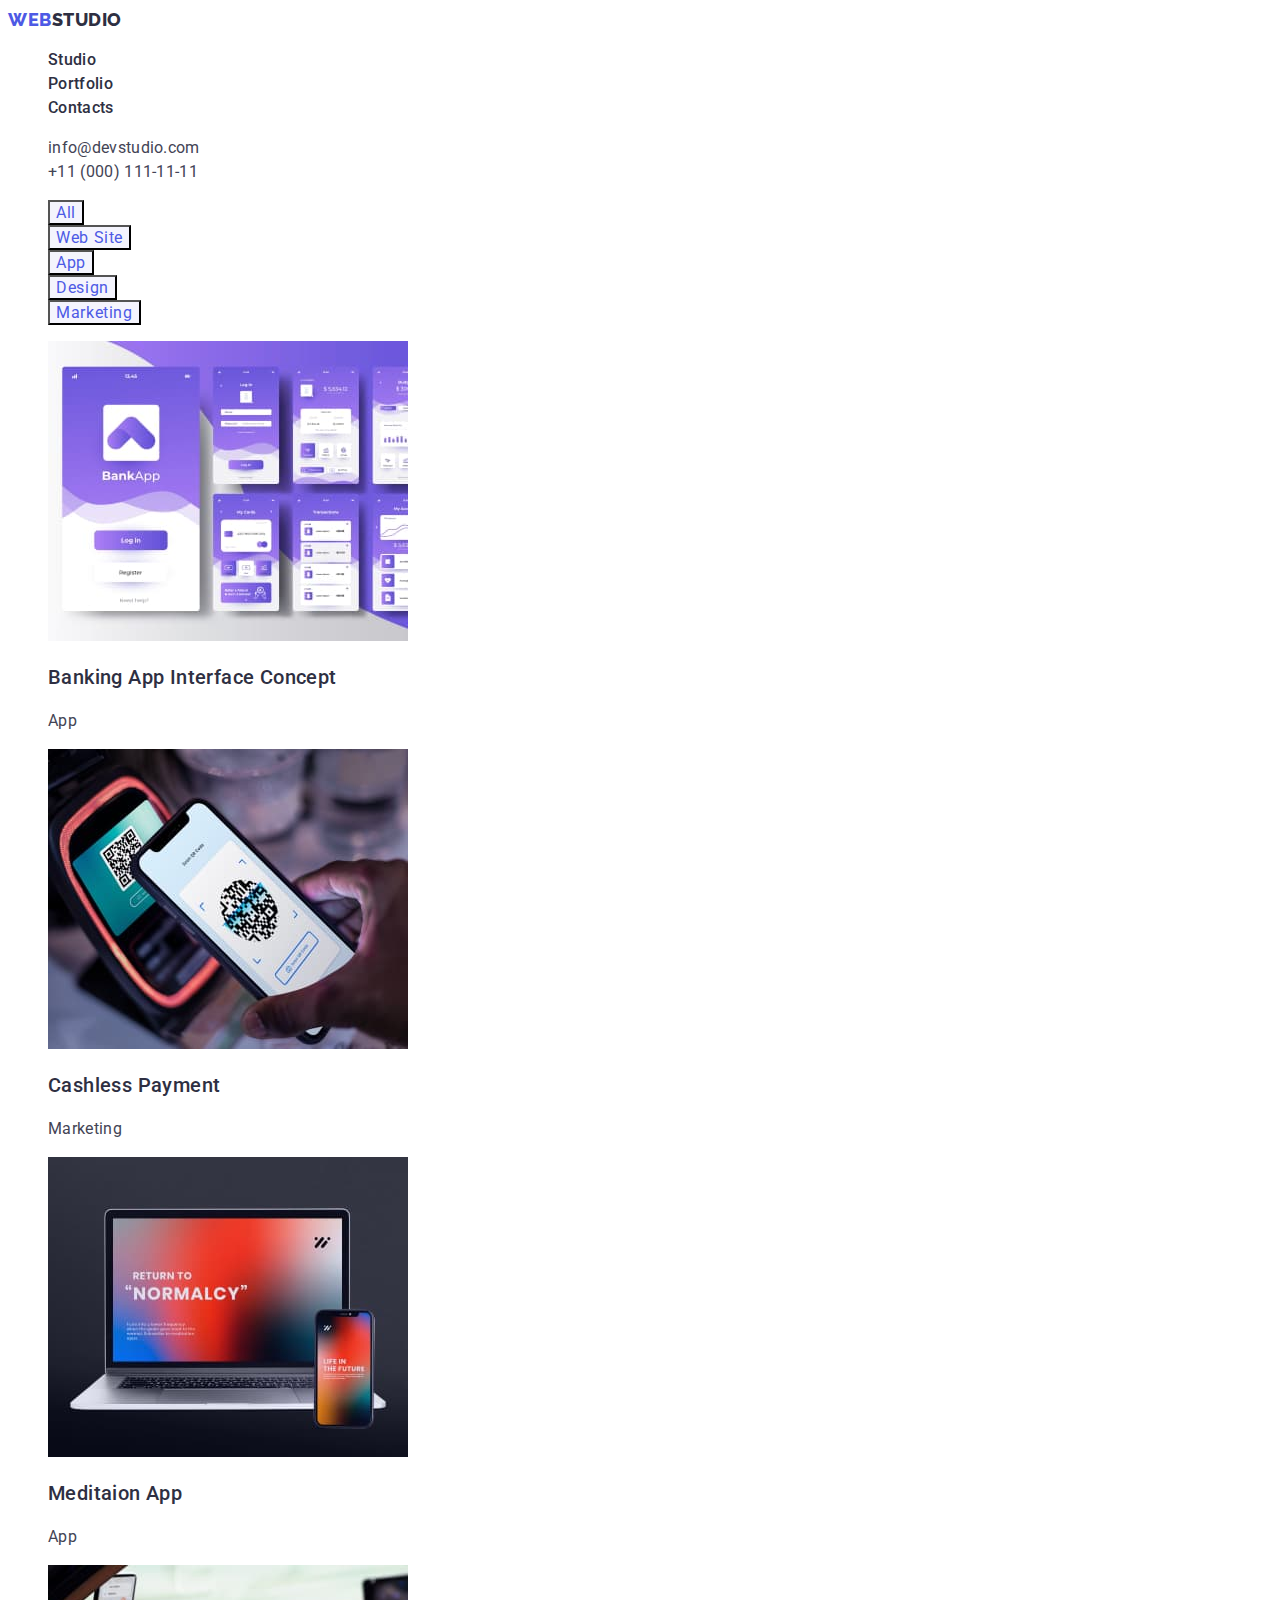
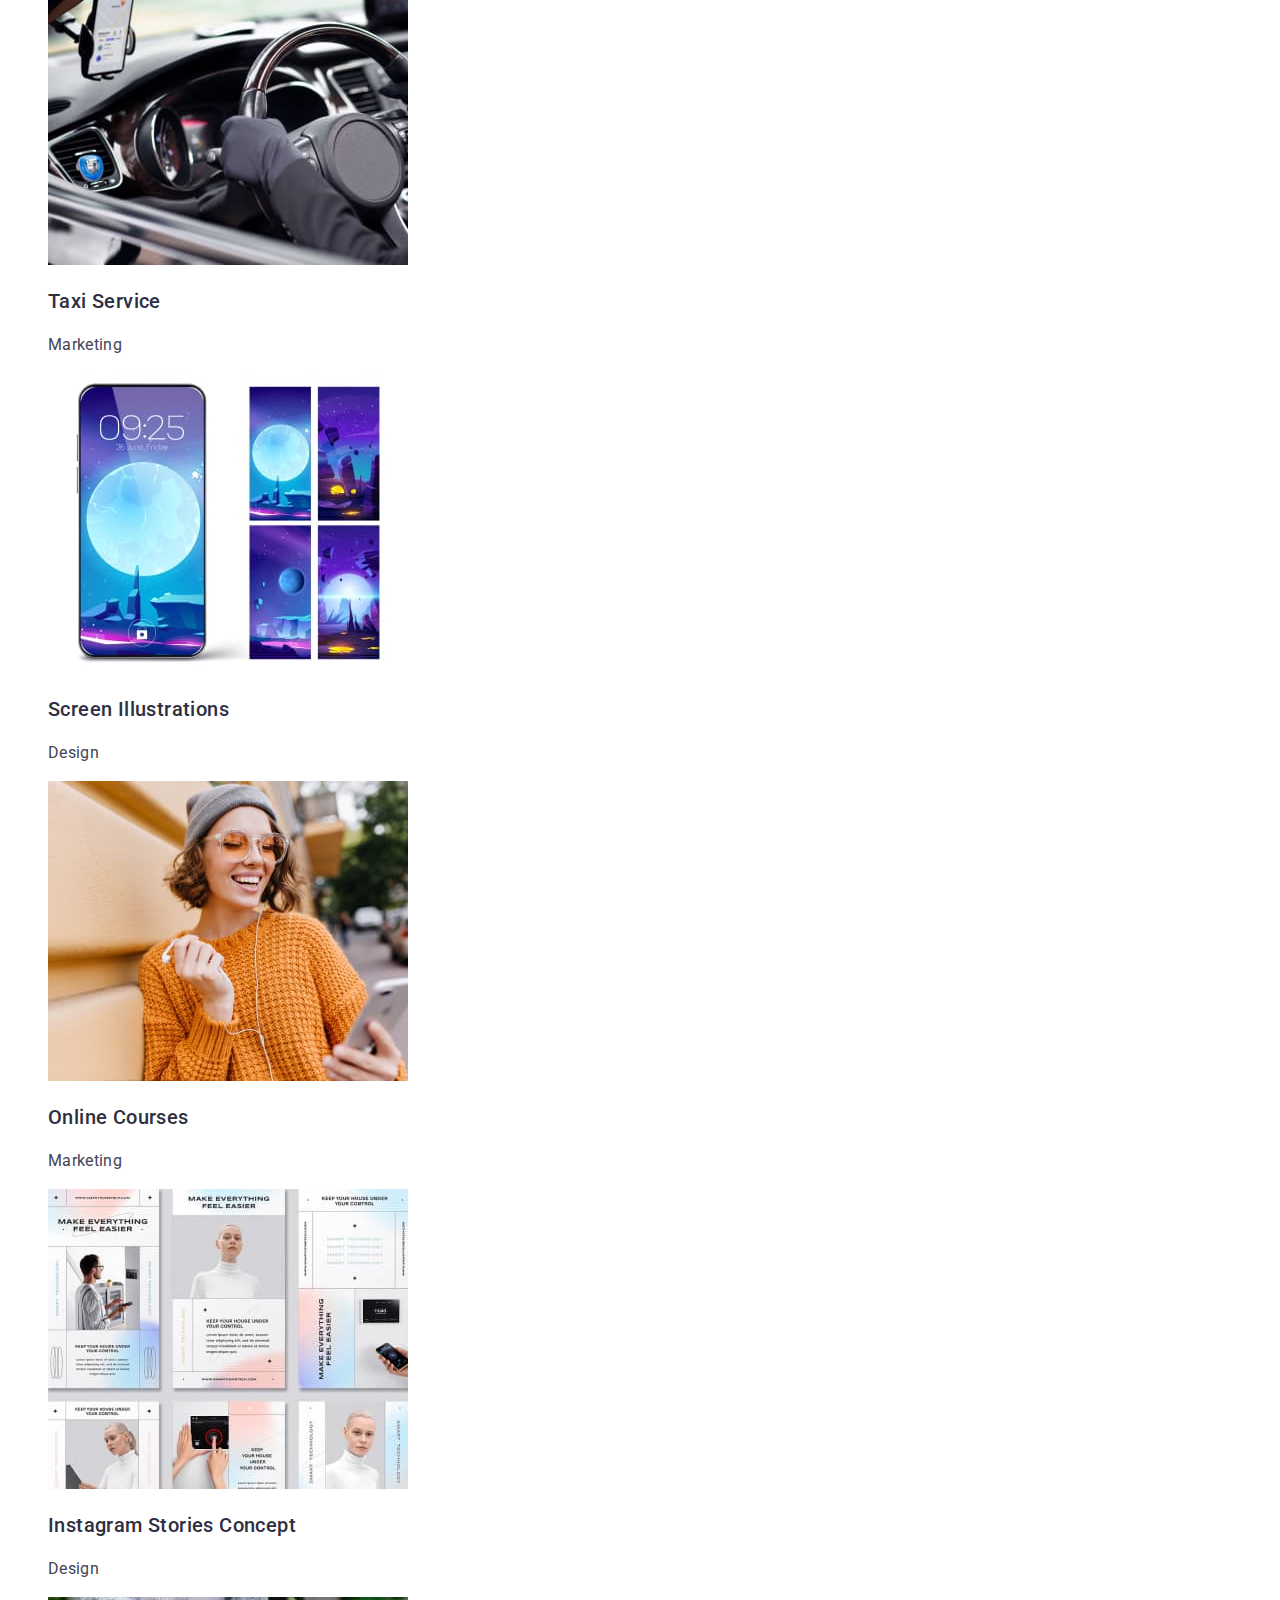
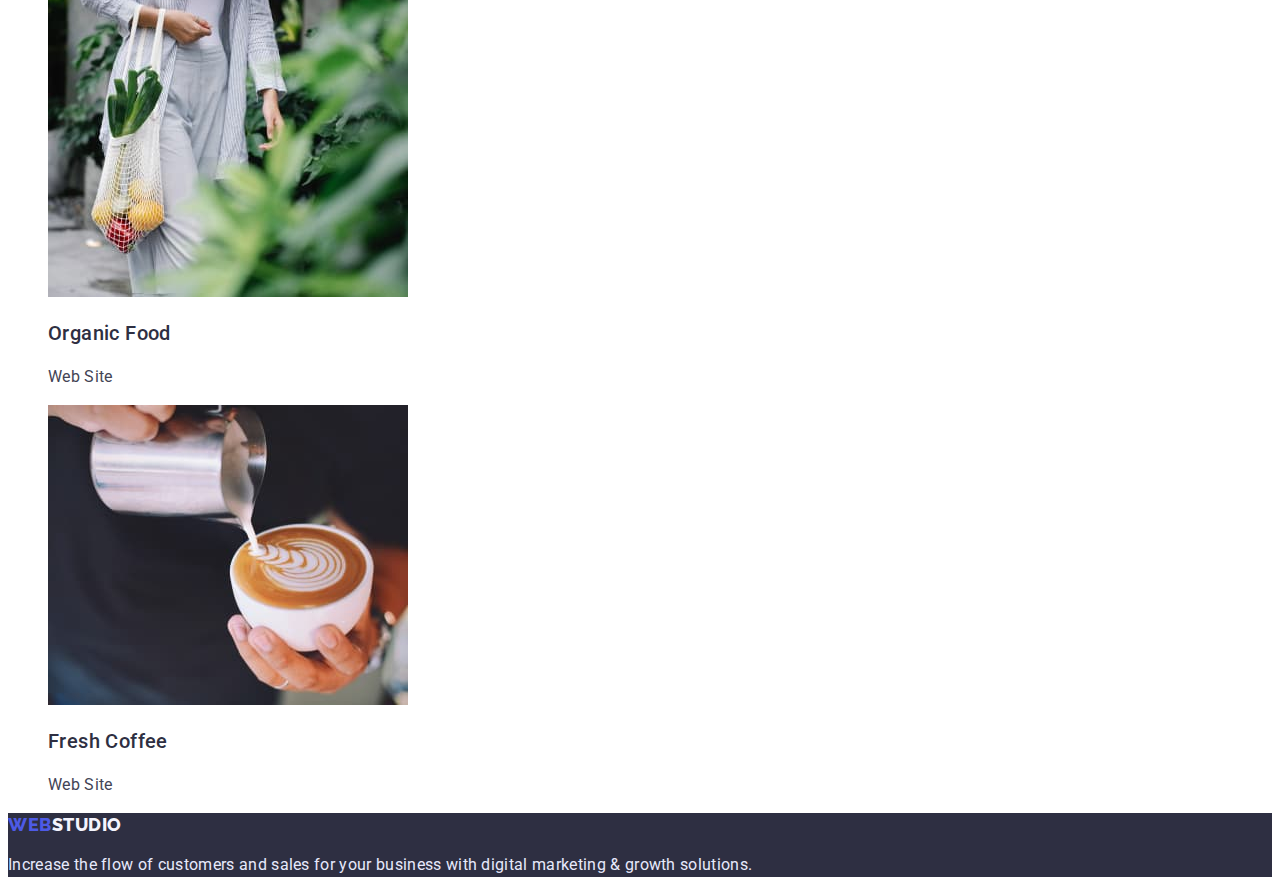
==== portfolio.html @ 9c4201cf "copy hw2" ====
<!DOCTYPE html>
<html lang="en">

<head>
    <meta charset="UTF-8" />
    <meta http-equiv="X-UA-Compatible" content="IE=edge" />
    <meta name="viewport" content="width=device-width, initial-scale=1.0" />
    <title> Website </title>
    <link rel="preconnect" href="https://fonts.googleapis.com">
    <link rel="preconnect" href="https://fonts.gstatic.com" crossorigin>
    <link href="https://fonts.googleapis.com/css2?family=Raleway:wght@800&family=Roboto:wght@400;500;700&display=swap"
        rel="stylesheet">
    <link rel="stylesheet" href="./css/styles.css">
</head>

<body>
    <header class="header">
        <nav class="nav">
            <a class="logo link" href="./index.html"><span class="logo-color">WEB</span>STUDIO</a>
            <ul class="menu list">
                <li class="menu-item">
                    <a class="menu-link link" href="./index.html">Studio</a>
                </li>
                <li class="menu-item">
                    <a class="menu-link link" href="./portfolio.html">Portfolio</a>
                </li>
                <li class="menu-item">
                    <a class="menu-link link" href="">Contacts</a>
                </li>
            </ul>
        </nav>
        <address class="contact">
            <ul class="contact-list list">
                <li class="contact-item">
                    <a class="contact-link link" href="mailto:info@devstudio.com">info@devstudio.com</a>
                </li>
                <li class="contact-item">
                    <a class="contact-link link" href="tel:+110001111111">+11 (000) 111-11-11</a>
                </li>
            </ul>
        </address>
    </header>

    <main>
        <h1 class="visually-hidden">Portfolio</h1>
        <section class="portfolio">
            <h2 class="visually-hidden">Scrolls</h2>
            <ul class="list">
                <li><button class="portfolio-btn" type="button">All</button></li>
                <li><button class="portfolio-btn" type="button">Web Site</button></li>
                <li><button class="portfolio-btn" type="button">App</button></li>
                <li><button class="portfolio-btn" type="button">Design</button></li>
                <li><button class="portfolio-btn" type="button">Marketing</button></li>
            </ul>
            <ul class="portfolio-list list">
                <li>
                    <img class="portfolio-img" src="./images/portfolio/img.jpg" alt="Lists" width="360" height="300">
                    <h3 class="subtitle">Banking App Interface Concept</h3>
                    <p class="description">App</p>
                </li>
                <li>
                    <img class="portfolio-img" src="./images/portfolio/img1.jpg" alt="Phone" width="360" height="300">
                    <h3 class="subtitle">Cashless Payment</h3>
                    <p class="description">Marketing</p>
                </li>
                <li>
                    <img class="portfolio-img" src="./images/portfolio/img2.jpg" alt="Laptop" width="360" height="300">
                    <h3 class="subtitle">Meditaion App</h3>
                    <p class="description">App</p>
                </li>
                <li>
                    <img class="portfolio-img" src="./images/portfolio/img3.jpg" alt="Taxi" width="360" height="300">
                    <h3 class="subtitle">Taxi Service</h3>
                    <p class="description">Marketing</p>
                </li>
                <li>
                    <img class="portfolio-img" src="./images/portfolio/img4.jpg" alt="Phone" width="360" height="300">
                    <h3 class="subtitle">Screen Illustrations</h3>
                    <p class="description">Design</p>
                </li>
                <li>
                    <img class="portfolio-img" src="./images/portfolio/img5.jpg" alt="Woman with phone" width="360" height="300">
                    <h3 class="subtitle">Online Courses</h3>
                    <p class="description">Marketing</p>
                </li>
                <li>
                    <img class="portfolio-img" src="./images/portfolio/img6.jpg" alt="Instagram woman" width="360" height="300">
                    <h3 class="subtitle">Instagram Stories Concept</h3>
                    <p class="description">Design</p>
                </li>
                <li>
                    <img class="portfolio-img" src="./images/portfolio/img7.jpg" alt="Woman with vegetables" width="360" height="300">
                    <h3 class="subtitle">Organic Food</h3>
                    <p class="description">Web Site</p>
                </li>
                <li class="portfolio-item">
                    <img class="portfolio-img" src="./images/portfolio/img8.jpg" alt="Fresh coffe" width="360" height="300">
                    <h3 class="subtitle">Fresh Coffee</h3>
                    <p class="description">Web Site</p>
                </li>
            </ul>
        </section>
    </main>

    <footer class="footer">
        <a class="logo dark-theme link" href="./index.html"><span class="logo-color">WEB</span>STUDIO</a>
        <p class="description footer-color">
            Increase the flow of customers and sales for your business with digital marketing & growth
            solutions.
        </p>
    </footer>
</body>

</html>
---- css/styles.css ----
:root {
    --text: #434455;
    --white: #ffffff;
    --interactive-elements: #4d5ae5;
    --dark-color: #2e2f42;
    --portfolio-btn: #404BBF;
    --secondary-background-color: #f4f4fd;
    --subtle-background: #e7e9fc;
    --primary-font: "Roboto", sans-serif;
    --secondary-font: "Raleway", sans-serif;
}

body {
        color: var(--text);
        background-color: var(--white);
        font-family: var(--primary-font);
    }

.list {
    list-style: none;
}

.link {
    text-decoration: none;
}

.visually-hidden {
    position: absolute;
    white-space: nowrap;
    width: 1px;
    height: 1px;
    overflow: hidden;
    border: 0;
    padding: 0;
    clip: rect(0 0 0 0);
    clip-path: inset(50%);
    margin: -1px;
}

.logo:hover,
.logo:focus {
    color: var(--interactive-elements);
}

.logo {
    font-family: var(--secondary-font);
    font-weight: 800;
    font-size: 18px;
    line-height: 1.33;
    letter-spacing: 0.03em;
    color: var(--dark-color);
}

.logo-color {
    font-family: var(--secondary-font);
    font-weight: 800;
    font-size: 18px;
    line-height: 1.17;
    letter-spacing: 0.03em;
    color: var(--interactive-elements);
}

.menu-link {
    font-weight: 500;
    font-size: 16px;
    line-height: 1.5;
    color: var(--dark-color);
    letter-spacing: 0.02em;
}

.menu-link:hover,
.menu-link:focus {
    color: var(--interactive-elements);
}

.contact {
    font-style: normal;
    font-size: 16px;
    line-height: 1.5;
    letter-spacing: 0.02em;
}

.contact-link:hover,
.contact-link:focus {
    color: var(--interactive-elements);
}

.contact-link {
    color: var(--text);
    
}


.hero {
background-color: var(--dark-color);
letter-spacing: 0.02em;
}

.hero-title {
    font-weight: 700;
    font-size: 56px;
    line-height: 1.07;
    color: var(--white);
    letter-spacing: 0.02em;
}

.hero-btn {
font-weight: 500;
font-size: 16px;
cursor: pointer;
color: var(--white);
background: var(--interactive-elements) ;
font: var(--primary-font);
letter-spacing: 0.04em;
}

.hero-btn:hover,
.hero-btn:focus {
    background-color: var(--portfolio-btn);
}

.description {
    font-size: 16px;
    line-height: 1.5;
    letter-spacing: 0.02em;
}

.subtitle {
font-weight: 500;
font-size: 20px;
line-height: 1.2;
color: var(--dark-color);
letter-spacing: 0.02em;
}

.second-title {
    font-weight: 700;
    font-size: 36px;
    line-height: 1.11;
    text-transform: capitalize;
    color: var(--dark-color);
    letter-spacing: 0.02em;
}

.team {
    background-color: var(--secondary-background-color);
    letter-spacing: 0.02em;
}

.team-item {
    background-color: var(--white);
    letter-spacing: 0.02em;
}

.footer {
    background-color: var(--dark-color);
    letter-spacing: 0.02em;
}

.footer-color {
    color: var(--subtle-background);
    letter-spacing: 0.02em;
}

.dark-theme {
    color: var(--secondary-background-color);
    letter-spacing: 0.03em;
}

.portfolio-btn {
    font-weight: 500;
    font-size: 16px;
    line-height: 1.5;
    letter-spacing: 0.04em;
    cursor: pointer;
    color: var(--interactive-elements);
    background: var(--secondary-background-color);
    font: var(--primary-font);
}

.portfolio-btn:hover,
.portfolio-btn:focus {
    color: var(--white);
    background: var(--portfolio-btn);
}
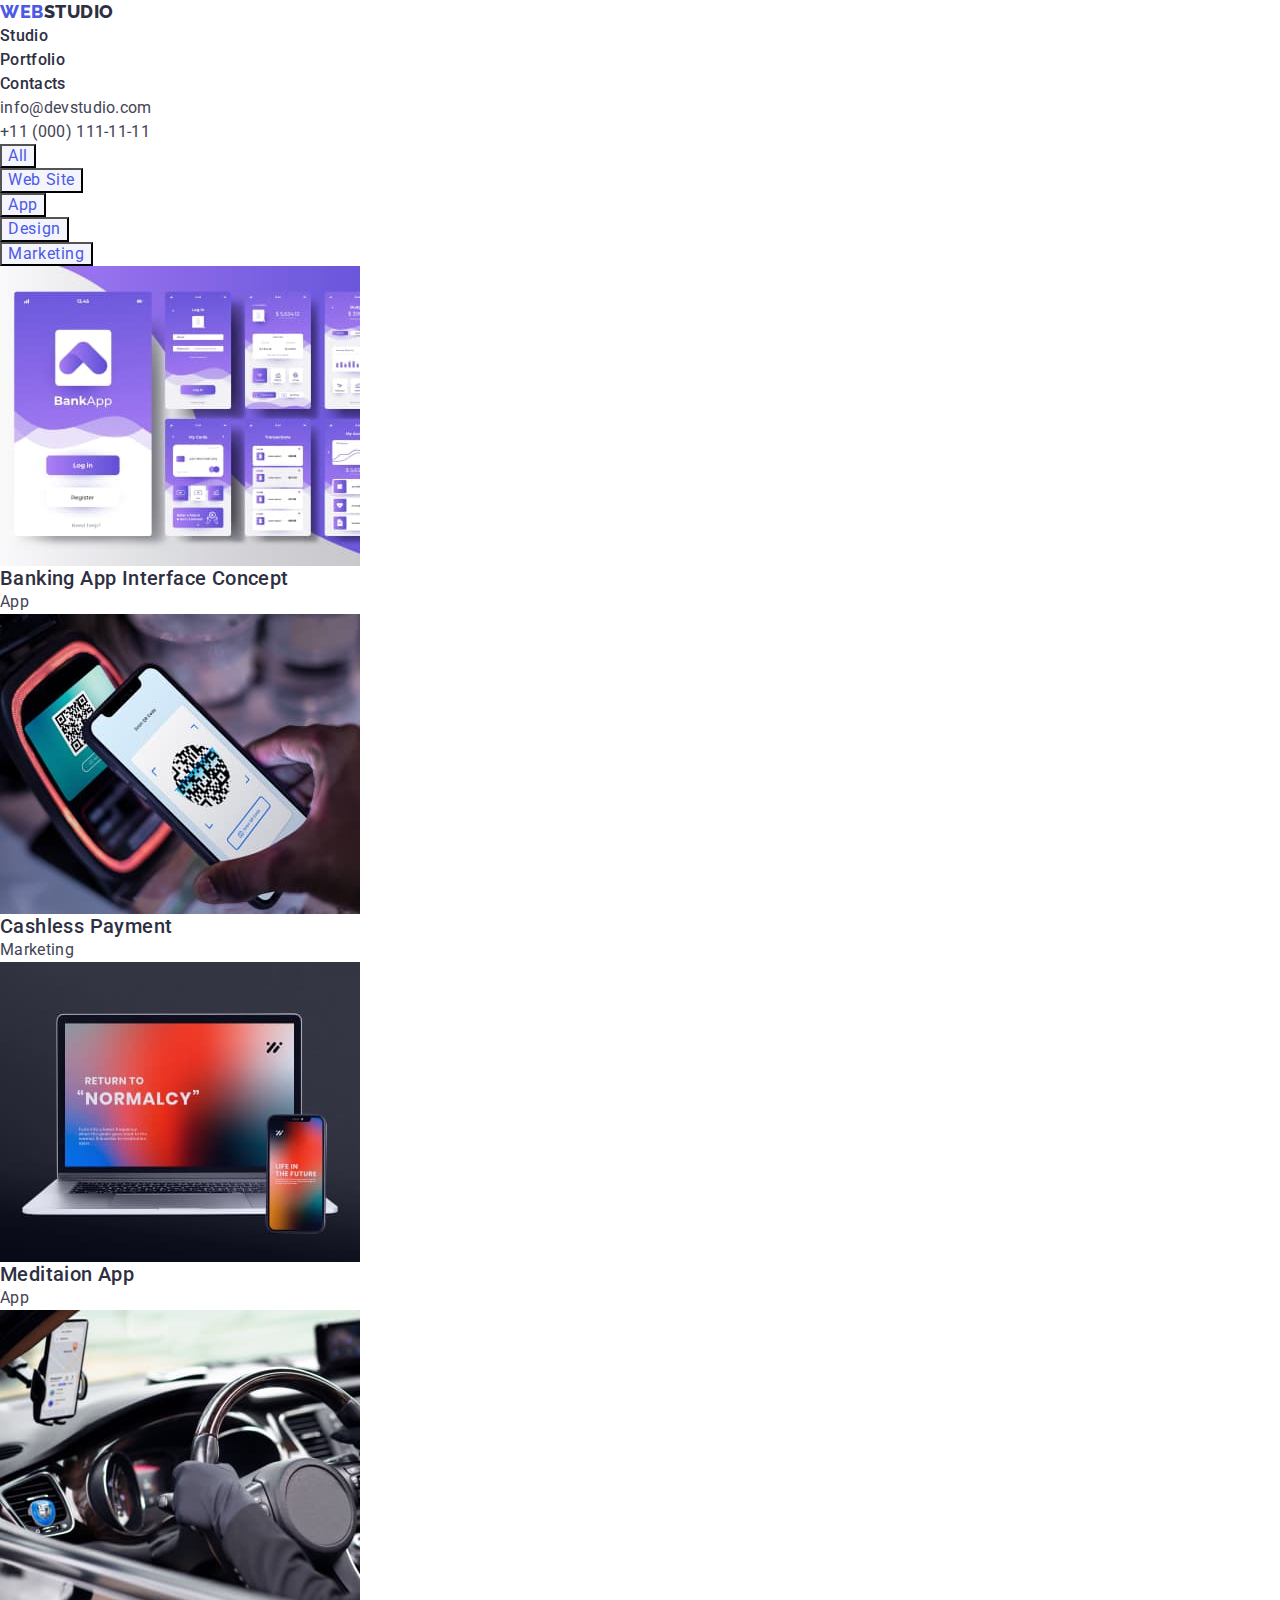
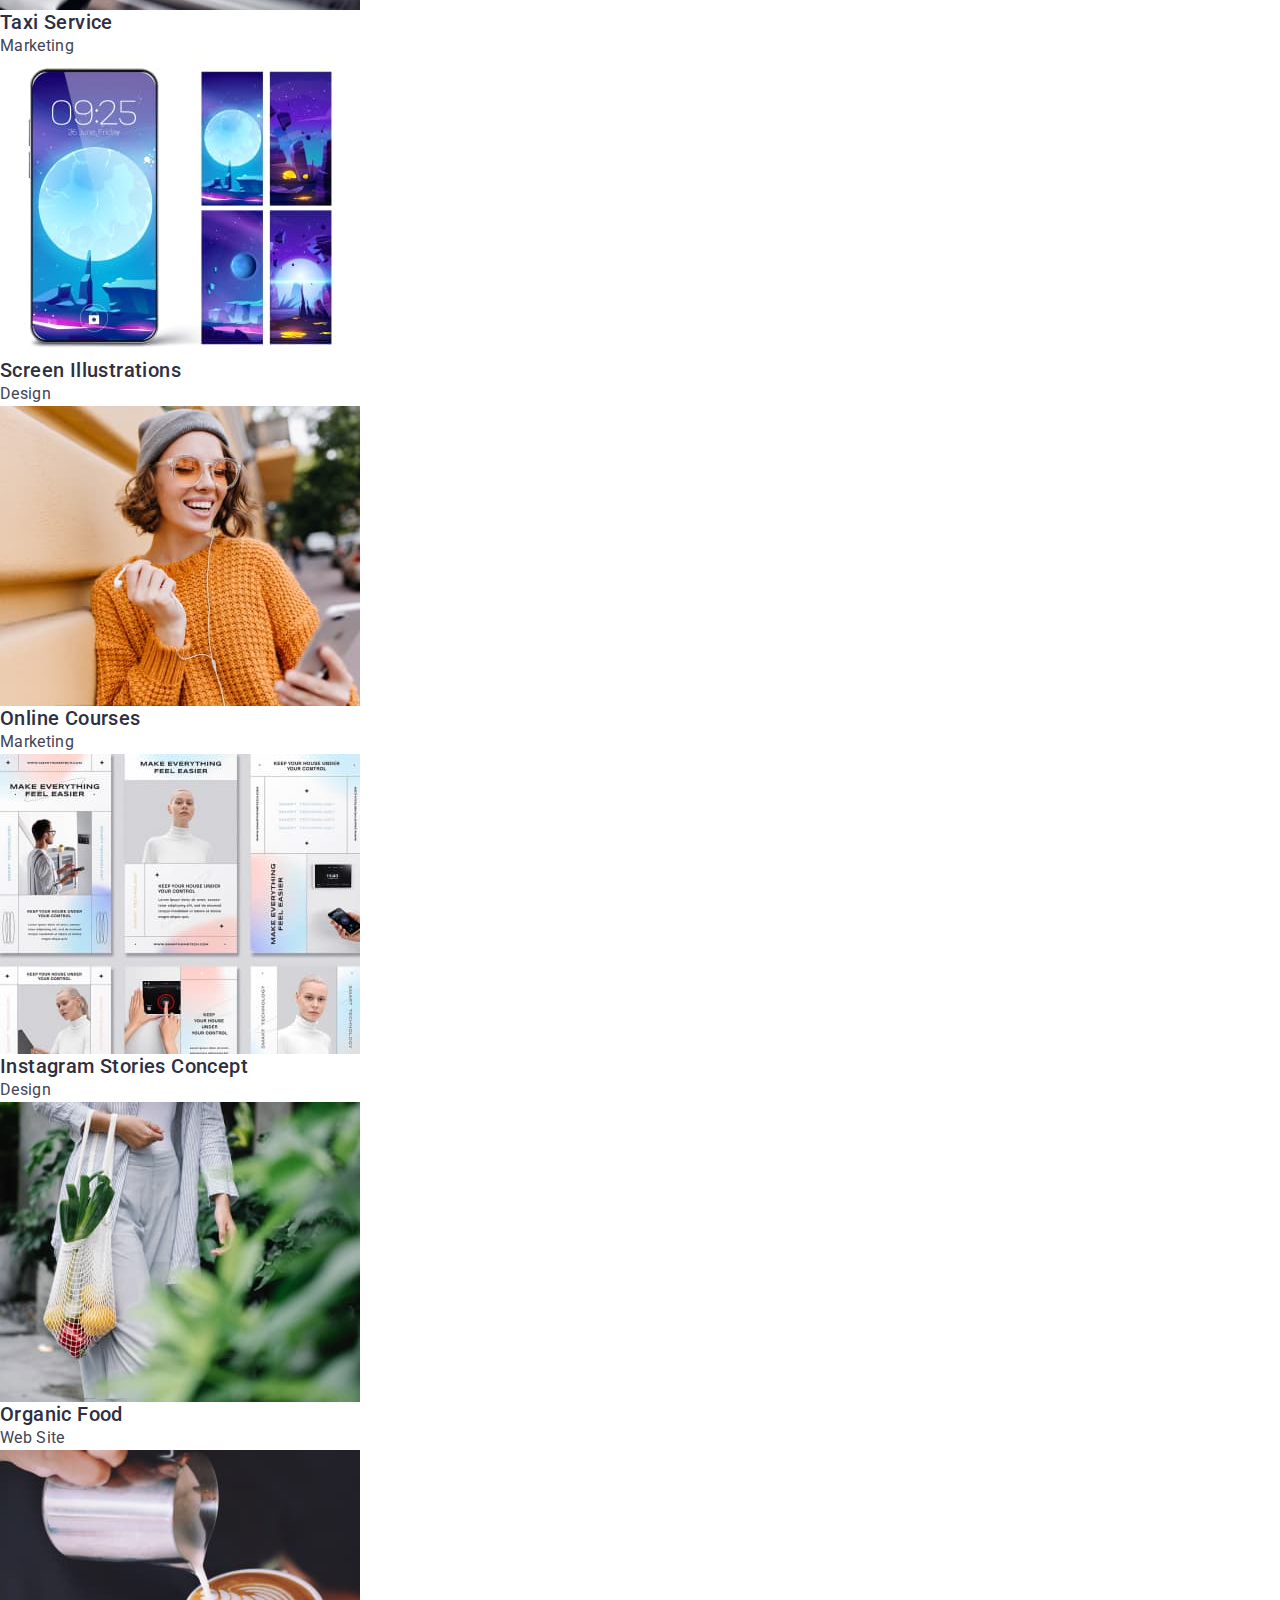
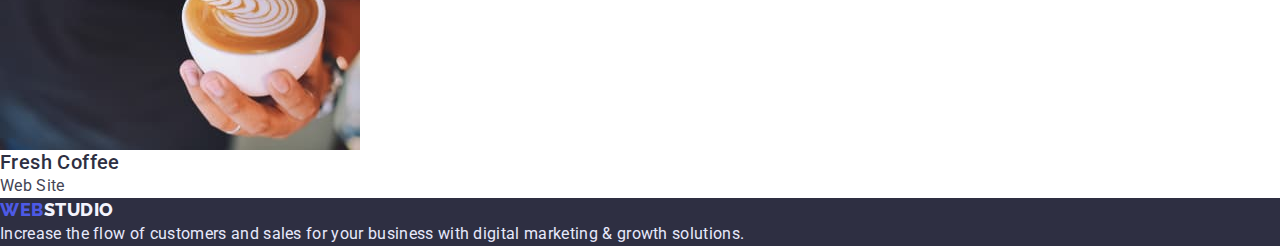
==== commit ad132200: "скидання та нормалізація" ====
--- a/portfolio.html
+++ b/portfolio.html
@@ -10,6 +10,7 @@
     <link rel="preconnect" href="https://fonts.gstatic.com" crossorigin>
     <link href="https://fonts.googleapis.com/css2?family=Raleway:wght@800&family=Roboto:wght@400;500;700&display=swap"
         rel="stylesheet">
+    <link rel="stylesheet" href="https://cdn.jsdelivr.net/npm/modern-normalize@1.1.0/modern-normalize.min.css">
     <link rel="stylesheet" href="./css/styles.css">
 </head>
 
--- a/css/styles.css
+++ b/css/styles.css
@@ -16,6 +16,24 @@
         font-family: var(--primary-font);
     }
 
+        h1,
+        h2,
+        h3,
+        p {
+            margin-top: 0;
+            margin-bottom: 0;
+        }
+    
+        ul {
+            margin-top: 0;
+            margin-bottom: 0;
+            padding-left: 0;
+        }
+    
+        img {
+            display: block;
+        }
+        
 .list {
     list-style: none;
 }
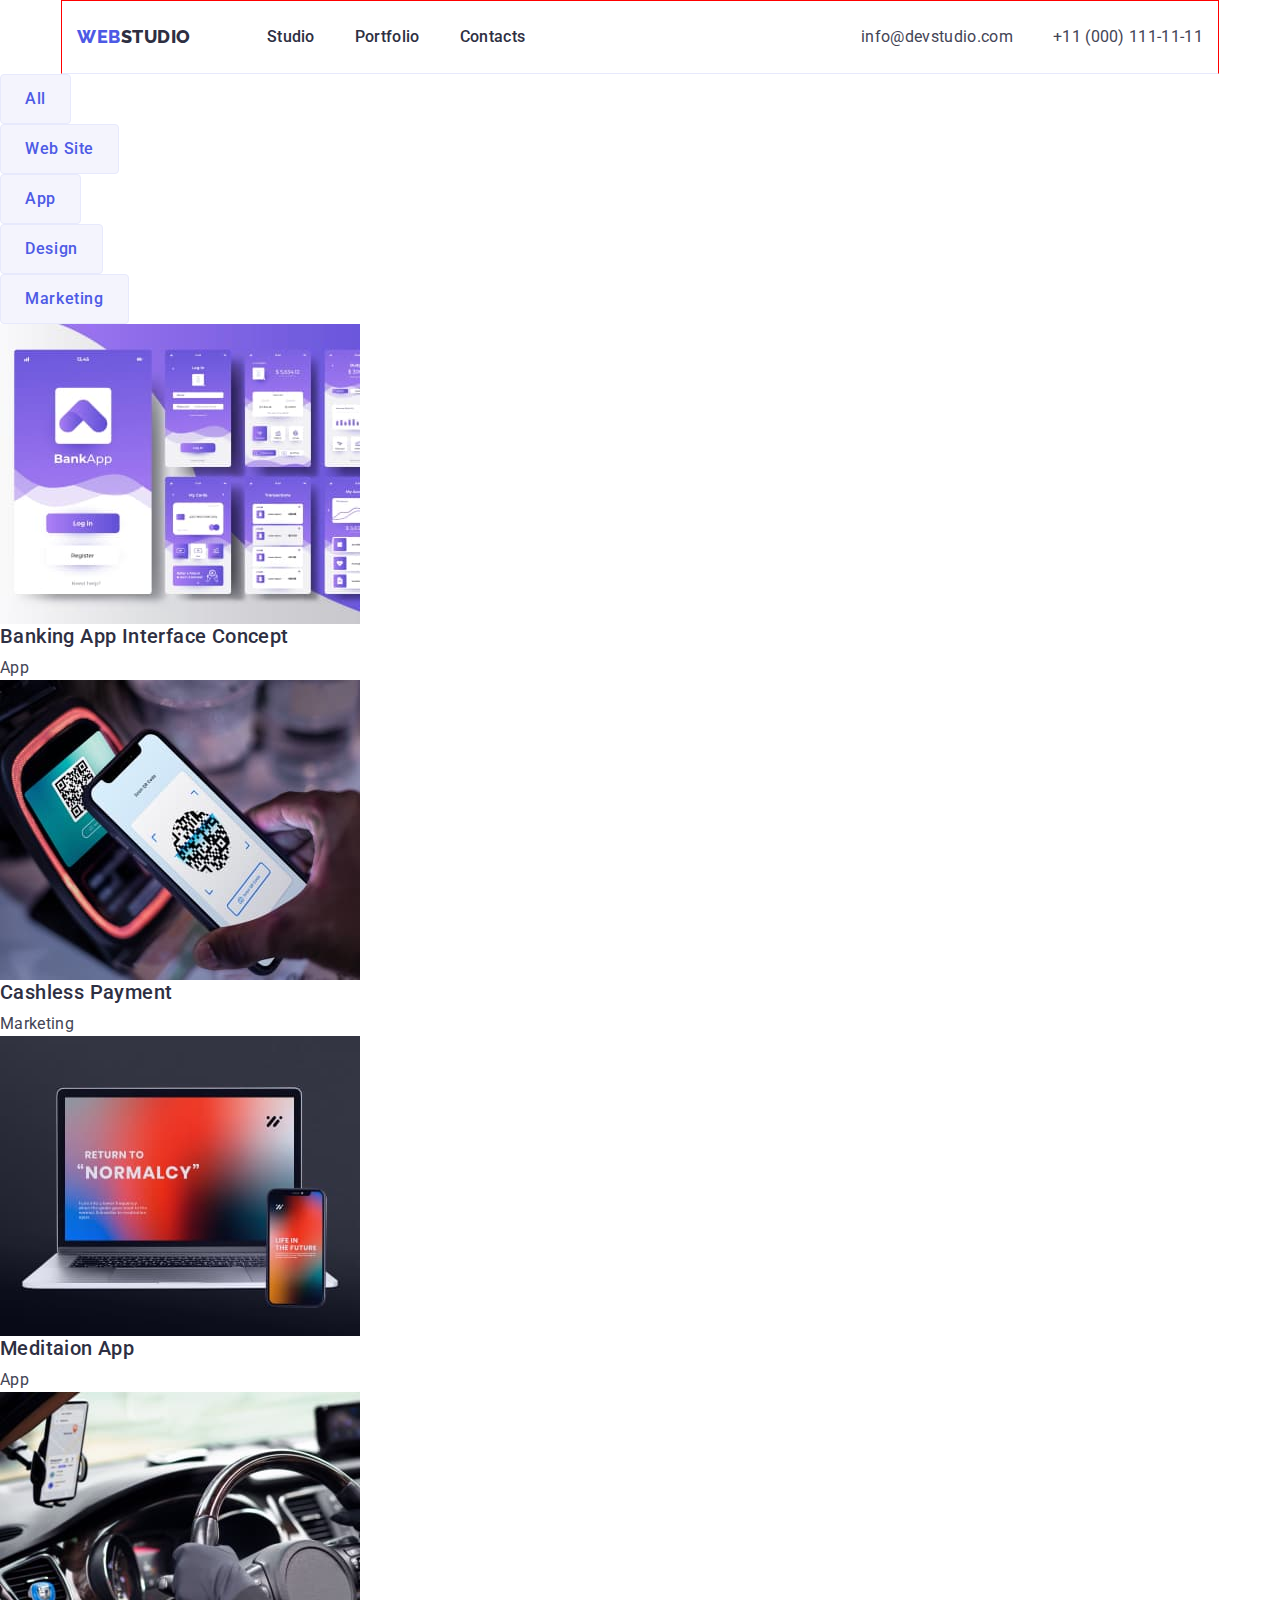
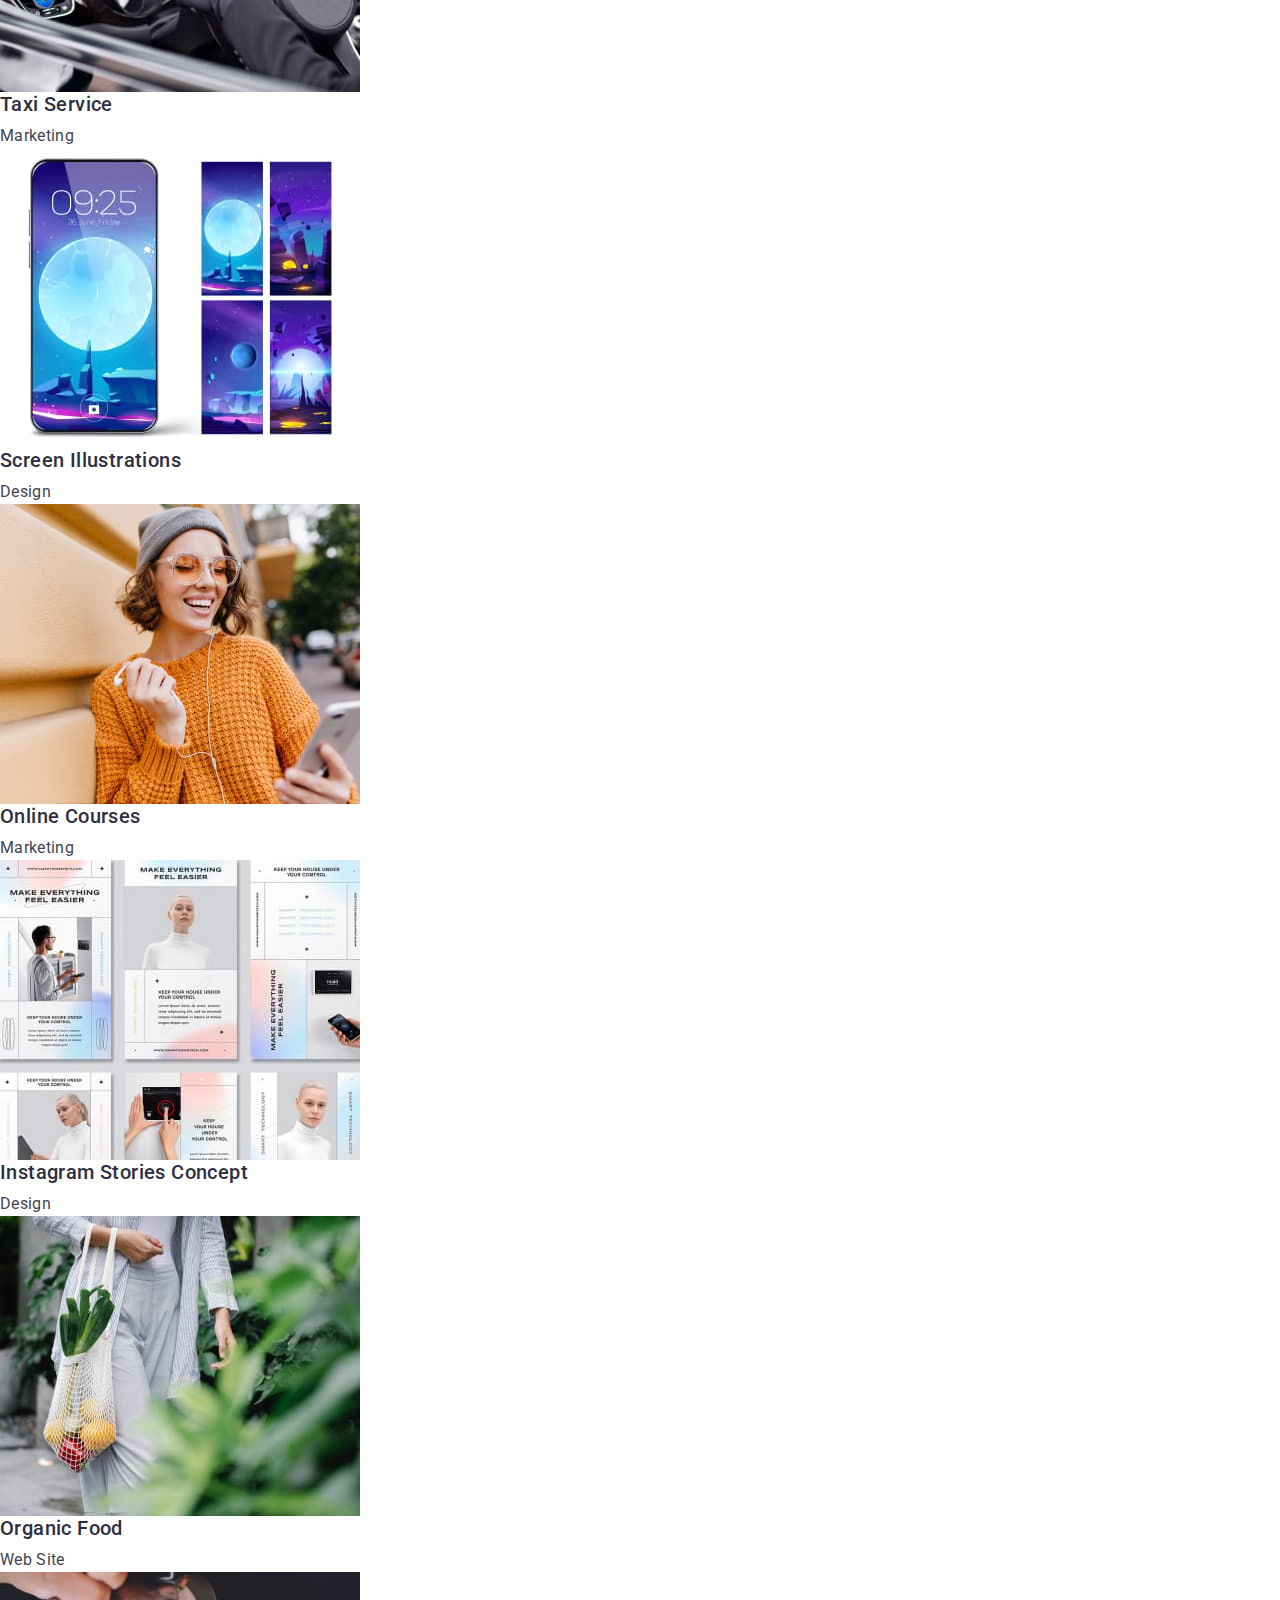
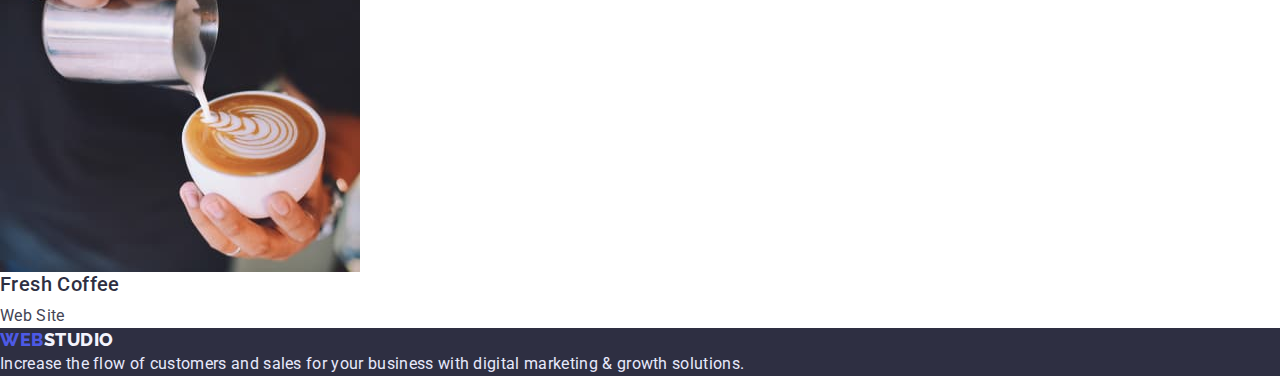
==== commit bddf4c51: "без footer and portfolio" ====
--- a/portfolio.html
+++ b/portfolio.html
@@ -16,30 +16,32 @@
 
 <body>
     <header class="header">
-        <nav class="nav">
-            <a class="logo link" href="./index.html"><span class="logo-color">WEB</span>STUDIO</a>
-            <ul class="menu list">
-                <li class="menu-item">
-                    <a class="menu-link link" href="./index.html">Studio</a>
-                </li>
-                <li class="menu-item">
-                    <a class="menu-link link" href="./portfolio.html">Portfolio</a>
-                </li>
-                <li class="menu-item">
-                    <a class="menu-link link" href="">Contacts</a>
-                </li>
-            </ul>
-        </nav>
-        <address class="contact">
-            <ul class="contact-list list">
-                <li class="contact-item">
-                    <a class="contact-link link" href="mailto:info@devstudio.com">info@devstudio.com</a>
-                </li>
-                <li class="contact-item">
-                    <a class="contact-link link" href="tel:+110001111111">+11 (000) 111-11-11</a>
-                </li>
-            </ul>
-        </address>
+        <div class="container header-container">
+            <nav class="nav">
+                <a class="logo link" href="./index.html"><span class="logo-color">WEB</span>STUDIO</a>
+                <ul class="menu list">
+                    <li class="menu-item">
+                        <a class="menu-link link" href="./index.html">Studio</a>
+                    </li>
+                    <li class="menu-item">
+                        <a class="menu-link link" href="./portfolio.html">Portfolio</a>
+                    </li>
+                    <li class="menu-item">
+                        <a class="menu-link link" href="">Contacts</a>
+                    </li>
+                </ul>
+            </nav>
+            <address class="contact">
+                <ul class="contact-list list">
+                    <li class="contact-item">
+                        <a class="contact-link link" href="mailto:info@devstudio.com">info@devstudio.com</a>
+                    </li>
+                    <li class="contact-item">
+                        <a class="contact-link link" href="tel:+110001111111">+11 (000) 111-11-11</a>
+                    </li>
+                </ul>
+            </address>
+        </div>
     </header>
 
     <main>
--- a/css/styles.css
+++ b/css/styles.css
@@ -33,7 +33,7 @@
         img {
             display: block;
         }
-        
+
 .list {
     list-style: none;
 }
@@ -67,6 +67,7 @@
     line-height: 1.33;
     letter-spacing: 0.03em;
     color: var(--dark-color);
+    margin-right: 76px;
 }
 
 .logo-color {
@@ -96,6 +97,7 @@
     font-size: 16px;
     line-height: 1.5;
     letter-spacing: 0.02em;
+
 }
 
 .contact-link:hover,
@@ -112,24 +114,33 @@
 .hero {
 background-color: var(--dark-color);
 letter-spacing: 0.02em;
+text-align: center;
+padding-top: 188px;
+padding-bottom: 188px;
 }
 
 .hero-title {
     font-weight: 700;
+    max-width: 500px;
     font-size: 56px;
     line-height: 1.07;
     color: var(--white);
     letter-spacing: 0.02em;
+    margin: auto;
+    margin-bottom: 48px;
 }
 
 .hero-btn {
+padding: 16px 32px;
 font-weight: 500;
 font-size: 16px;
 cursor: pointer;
 color: var(--white);
 background: var(--interactive-elements) ;
-font: var(--primary-font);
 letter-spacing: 0.04em;
+border-radius: 4px;
+box-shadow: 0px 4px 4px rgba(0, 0, 0, 0.15);
+border: none;
 }
 
 .hero-btn:hover,
@@ -149,15 +160,18 @@
 line-height: 1.2;
 color: var(--dark-color);
 letter-spacing: 0.02em;
+margin-bottom: 8px;
 }
 
 .second-title {
     font-weight: 700;
     font-size: 36px;
     line-height: 1.11;
+    text-align: center;
     text-transform: capitalize;
     color: var(--dark-color);
     letter-spacing: 0.02em;
+    margin-bottom: 72px;
 }
 
 .team {
@@ -186,6 +200,7 @@
 }
 
 .portfolio-btn {
+    padding: 12px 24px;
     font-weight: 500;
     font-size: 16px;
     line-height: 1.5;
@@ -193,11 +208,87 @@
     cursor: pointer;
     color: var(--interactive-elements);
     background: var(--secondary-background-color);
-    font: var(--primary-font);
+    border: 1px solid #E7E9FC;
+    border-radius: 4px;
 }
 
 .portfolio-btn:hover,
 .portfolio-btn:focus {
     color: var(--white);
     background: var(--portfolio-btn);
+}
+
+.container {
+    max-width: 1158px;
+    margin: 0 auto;
+    padding: 0 15px;
+
+
+    border: 1px solid red;
+}
+
+.header-container {
+    display: flex;
+    align-items: center;
+    padding-top: 24px;
+    padding-bottom: 24px;
+    border-bottom: 1px solid #E7E9FC;
+}
+
+.nav {
+    display: flex;
+    align-items: center;
+    margin-right: auto;
+}
+
+.menu {
+    display: flex;
+    align-items: center;
+    gap: 40px;
+    }
+
+.contact-list {
+    display: flex;
+    align-items: center;
+    gap: 40px;
+}   
+
+
+.section {
+    padding-top: 120px;`
+    padding-bottom: 120px;
+}
+
+.inf-list {
+    display: flex;
+    gap: 24px;
+}
+
+.inf-list{
+    display: flex;
+    gap: 24px;
+    flex-basis: calc((100%-72px) / 4);
+}
+
+.works {
+    display: flex;
+    gap: 24px;
+    flex-basis: calc((100%- 48px) / 3);
+    flex-shrink: 0;
+    border: 1px solid #E7E9FC;
+}
+
+
+.team-list {
+    display: flex;
+    gap: 24px;
+    flex-basis: calc((100%-72px) / 4);
+}
+
+.team-description {
+    padding-top: 32px;
+    padding-bottom: 32px;
+    box-shadow: 0px 1px 6px rgba(46, 47, 66, 0.08), 0px 1px 1px rgba(46, 47, 66, 0.16), 0px 2px 1px rgba(46, 47, 66, 0.08);
+    border-radius: 0px 0px 4px 4px;
+    text-align: center;
 }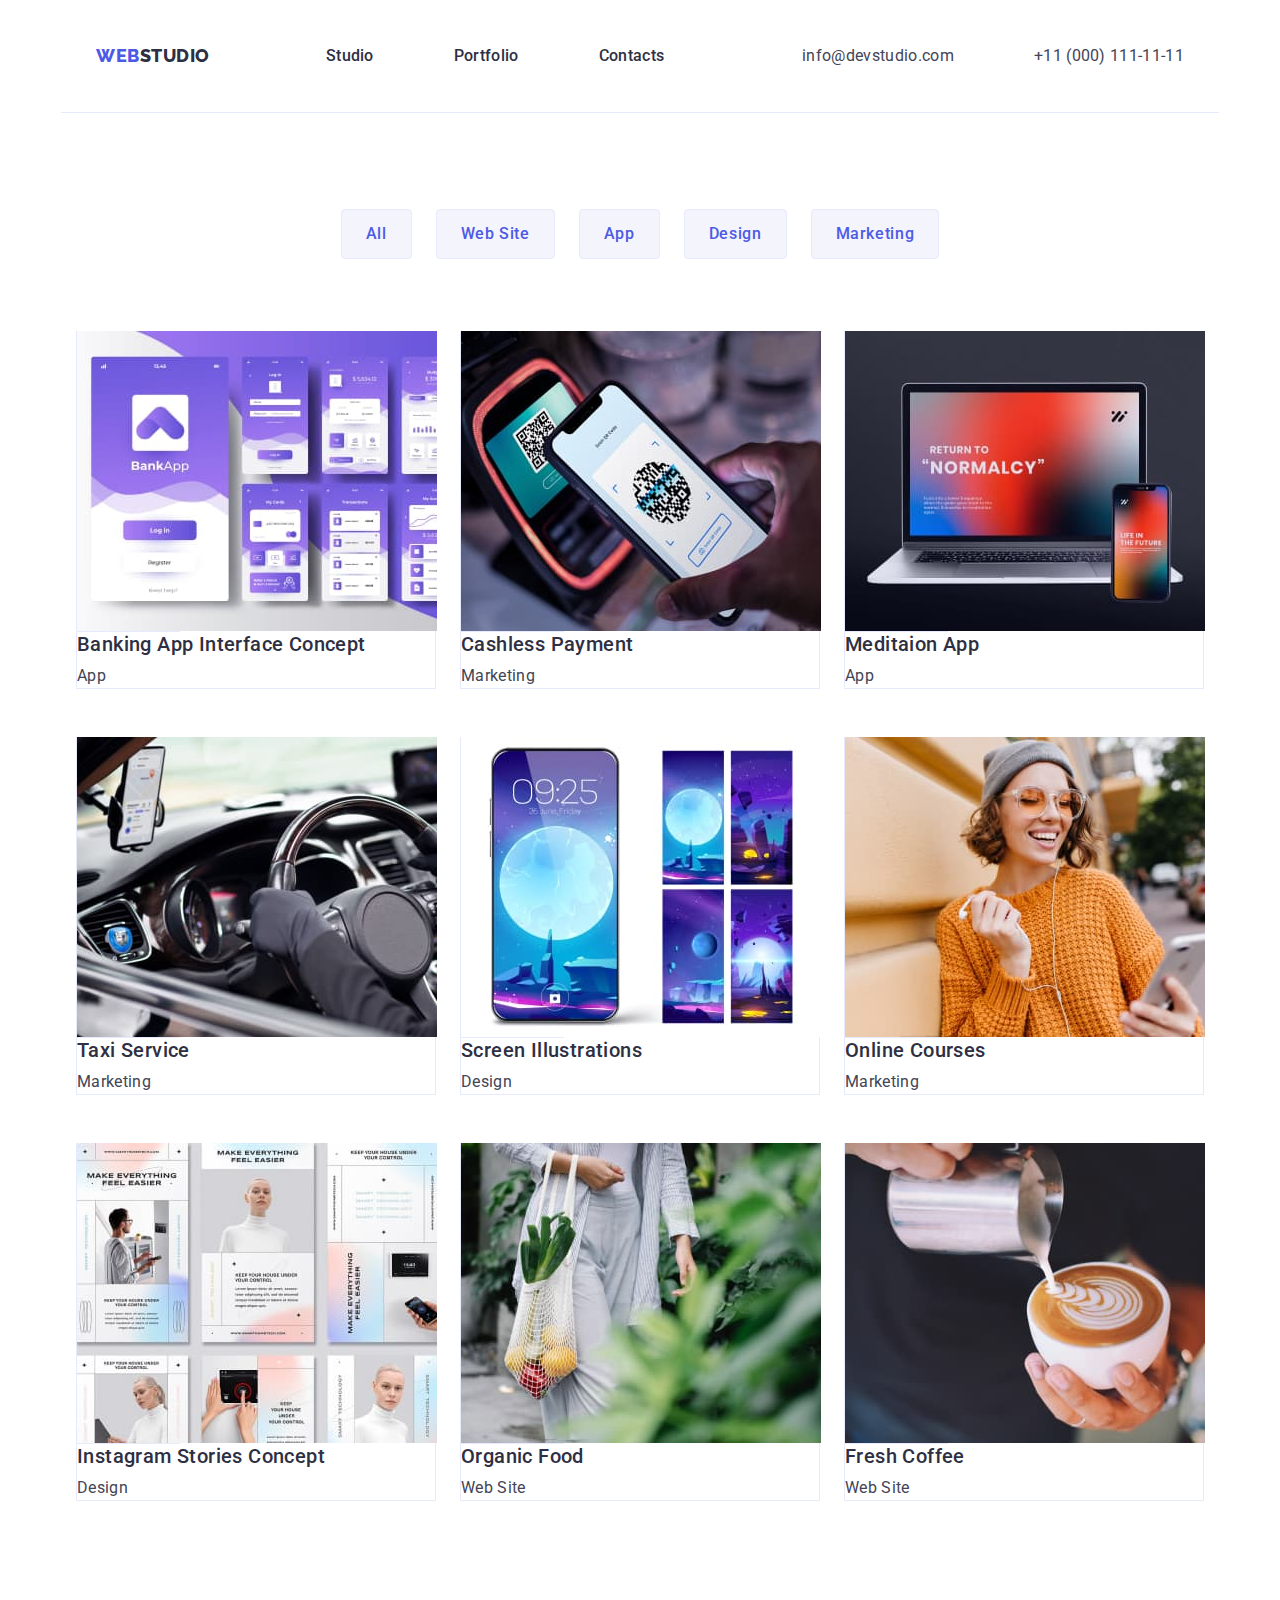
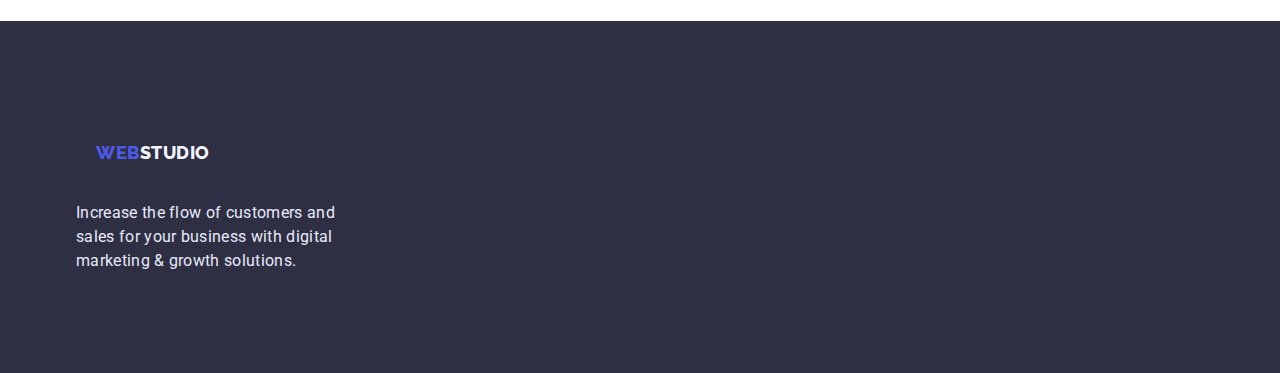
==== commit d1349f23: "end" ====
--- a/portfolio.html
+++ b/portfolio.html
@@ -47,8 +47,9 @@
     <main>
         <h1 class="visually-hidden">Portfolio</h1>
         <section class="portfolio">
+            <div class="container">
             <h2 class="visually-hidden">Scrolls</h2>
-            <ul class="list">
+            <ul class="list list-bth">
                 <li><button class="portfolio-btn" type="button">All</button></li>
                 <li><button class="portfolio-btn" type="button">Web Site</button></li>
                 <li><button class="portfolio-btn" type="button">App</button></li>
@@ -56,61 +57,72 @@
                 <li><button class="portfolio-btn" type="button">Marketing</button></li>
             </ul>
             <ul class="portfolio-list list">
-                <li>
+                <li class="portfolio-item">
                     <img class="portfolio-img" src="./images/portfolio/img.jpg" alt="Lists" width="360" height="300">
+                    <div class="portfolio-description"></div>
                     <h3 class="subtitle">Banking App Interface Concept</h3>
                     <p class="description">App</p>
                 </li>
-                <li>
+                <li class="portfolio-item">
                     <img class="portfolio-img" src="./images/portfolio/img1.jpg" alt="Phone" width="360" height="300">
+                    <div class="portfolio-description"></div>
                     <h3 class="subtitle">Cashless Payment</h3>
                     <p class="description">Marketing</p>
                 </li>
-                <li>
+                <li class="portfolio-item"> 
                     <img class="portfolio-img" src="./images/portfolio/img2.jpg" alt="Laptop" width="360" height="300">
+                    <div class="portfolio-description"></div>
                     <h3 class="subtitle">Meditaion App</h3>
                     <p class="description">App</p>
                 </li>
-                <li>
+                <li class="portfolio-item">
                     <img class="portfolio-img" src="./images/portfolio/img3.jpg" alt="Taxi" width="360" height="300">
+                    <div class="portfolio-description"></div>
                     <h3 class="subtitle">Taxi Service</h3>
                     <p class="description">Marketing</p>
                 </li>
-                <li>
+                <li class="portfolio-item">
                     <img class="portfolio-img" src="./images/portfolio/img4.jpg" alt="Phone" width="360" height="300">
+                    <div class="portfolio-description"></div>
                     <h3 class="subtitle">Screen Illustrations</h3>
                     <p class="description">Design</p>
                 </li>
-                <li>
+                <li class="portfolio-item">
                     <img class="portfolio-img" src="./images/portfolio/img5.jpg" alt="Woman with phone" width="360" height="300">
+                    <div class="portfolio-description"></div>
                     <h3 class="subtitle">Online Courses</h3>
                     <p class="description">Marketing</p>
                 </li>
-                <li>
+                <li class="portfolio-item">
                     <img class="portfolio-img" src="./images/portfolio/img6.jpg" alt="Instagram woman" width="360" height="300">
+                    <div class="portfolio-description"></div>
                     <h3 class="subtitle">Instagram Stories Concept</h3>
                     <p class="description">Design</p>
                 </li>
-                <li>
+                <li class="portfolio-item">
                     <img class="portfolio-img" src="./images/portfolio/img7.jpg" alt="Woman with vegetables" width="360" height="300">
+                    <div class="portfolio-description"></div>
                     <h3 class="subtitle">Organic Food</h3>
                     <p class="description">Web Site</p>
                 </li>
                 <li class="portfolio-item">
                     <img class="portfolio-img" src="./images/portfolio/img8.jpg" alt="Fresh coffe" width="360" height="300">
+                    <div class="portfolio-description"></div>
                     <h3 class="subtitle">Fresh Coffee</h3>
                     <p class="description">Web Site</p>
                 </li>
             </ul>
+            </div>
         </section>
     </main>
-
     <footer class="footer">
-        <a class="logo dark-theme link" href="./index.html"><span class="logo-color">WEB</span>STUDIO</a>
-        <p class="description footer-color">
-            Increase the flow of customers and sales for your business with digital marketing & growth
-            solutions.
-        </p>
+        <div class="container">
+            <a class="logo dark-theme link" href="./index.html"><span class="logo-color">WEB</span>STUDIO</a>
+            <p class="description footer-color">
+                Increase the flow of customers and sales for your business with digital marketing & growth
+                solutions.
+            </p>
+        </div>
     </footer>
 </body>
 
--- a/css/styles.css
+++ b/css/styles.css
@@ -40,6 +40,8 @@
 
 .link {
     text-decoration: none;
+    display: inline-block;
+    padding: 20px;
 }
 
 .visually-hidden {
@@ -187,12 +189,18 @@
 .footer {
     background-color: var(--dark-color);
     letter-spacing: 0.02em;
+    padding-top: 100px;
+    padding-bottom: 100px;
 }
 
 .footer-color {
     color: var(--subtle-background);
     letter-spacing: 0.02em;
-}
+    max-width: 264px;
+    margin-top: 16px;
+}
+
+
 
 .dark-theme {
     color: var(--secondary-background-color);
@@ -222,9 +230,6 @@
     max-width: 1158px;
     margin: 0 auto;
     padding: 0 15px;
-
-
-    border: 1px solid red;
 }
 
 .header-container {
@@ -251,6 +256,7 @@
     display: flex;
     align-items: center;
     gap: 40px;
+
 }   
 
 
@@ -291,4 +297,37 @@
     box-shadow: 0px 1px 6px rgba(46, 47, 66, 0.08), 0px 1px 1px rgba(46, 47, 66, 0.16), 0px 2px 1px rgba(46, 47, 66, 0.08);
     border-radius: 0px 0px 4px 4px;
     text-align: center;
-}+}
+
+
+
+.portfolio {
+    padding-top: 96px;
+    padding-bottom: 120px;
+}
+
+.list-bth {
+    display: flex;
+    justify-content: center;
+    margin-bottom: 72px;
+    gap: 24px;
+    }
+
+.portfolio-list {
+    display: flex;
+    flex-wrap: wrap;
+    row-gap: 48px;
+    column-gap: 24px;
+    }
+
+.portfolio-item {
+    width: calc((100% - 2 * 24px) / 3);
+    border: 1px solid #E7E9FC;
+    border-top: none;
+    }
+
+.portfolio-description {
+    border: 1px solid #E7E9FC;
+    border-top: none;
+    width: calc((100% - 2 * 24px) / 3);
+    }
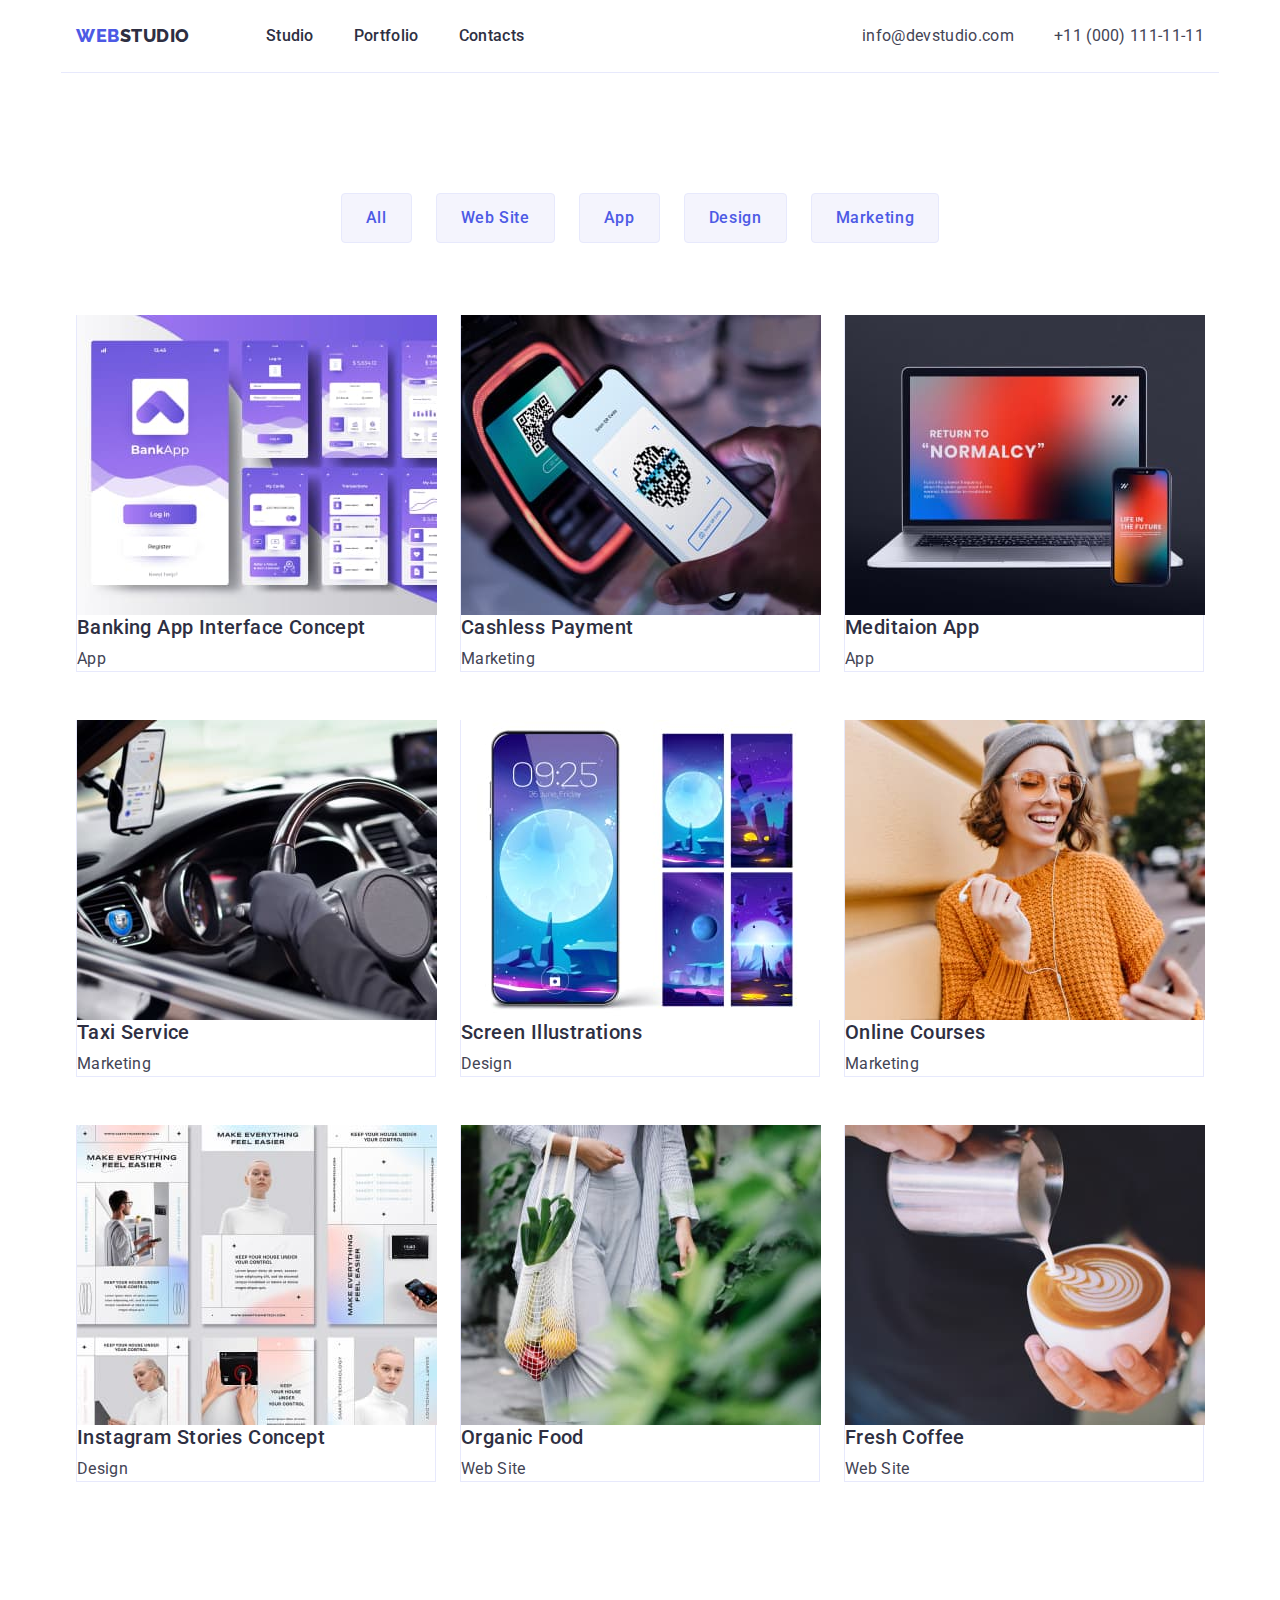
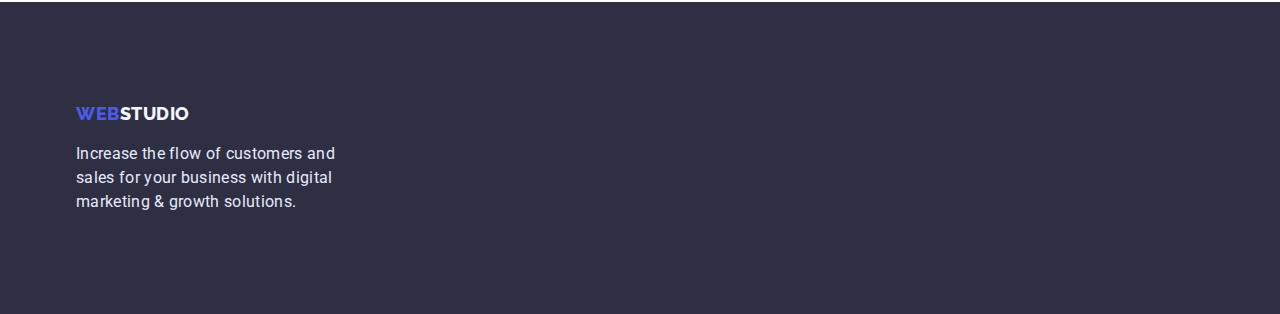
==== commit dbaac103: "end" ====
--- a/portfolio.html
+++ b/portfolio.html
@@ -46,7 +46,7 @@
 
     <main>
         <h1 class="visually-hidden">Portfolio</h1>
-        <section class="portfolio">
+        <section class="portfolio sections">
             <div class="container">
             <h2 class="visually-hidden">Scrolls</h2>
             <ul class="list list-bth">
--- a/css/styles.css
+++ b/css/styles.css
@@ -40,8 +40,6 @@
 
 .link {
     text-decoration: none;
-    display: inline-block;
-    padding: 20px;
 }
 
 .visually-hidden {
@@ -191,6 +189,7 @@
     letter-spacing: 0.02em;
     padding-top: 100px;
     padding-bottom: 100px;
+    margin-right: auto;
 }
 
 .footer-color {
@@ -231,7 +230,7 @@
     margin: 0 auto;
     padding: 0 15px;
 }
-
+    
 .header-container {
     display: flex;
     align-items: center;
@@ -259,9 +258,8 @@
 
 }   
 
-
-.section {
-    padding-top: 120px;`
+.sections {
+    padding-top: 120px;
     padding-bottom: 120px;
 }
 
@@ -283,7 +281,6 @@
     flex-shrink: 0;
     border: 1px solid #E7E9FC;
 }
-
 
 .team-list {
     display: flex;
@@ -299,13 +296,6 @@
     text-align: center;
 }
 
-
-
-.portfolio {
-    padding-top: 96px;
-    padding-bottom: 120px;
-}
-
 .list-bth {
     display: flex;
     justify-content: center;
@@ -327,7 +317,5 @@
     }
 
 .portfolio-description {
-    border: 1px solid #E7E9FC;
-    border-top: none;
     width: calc((100% - 2 * 24px) / 3);
     }
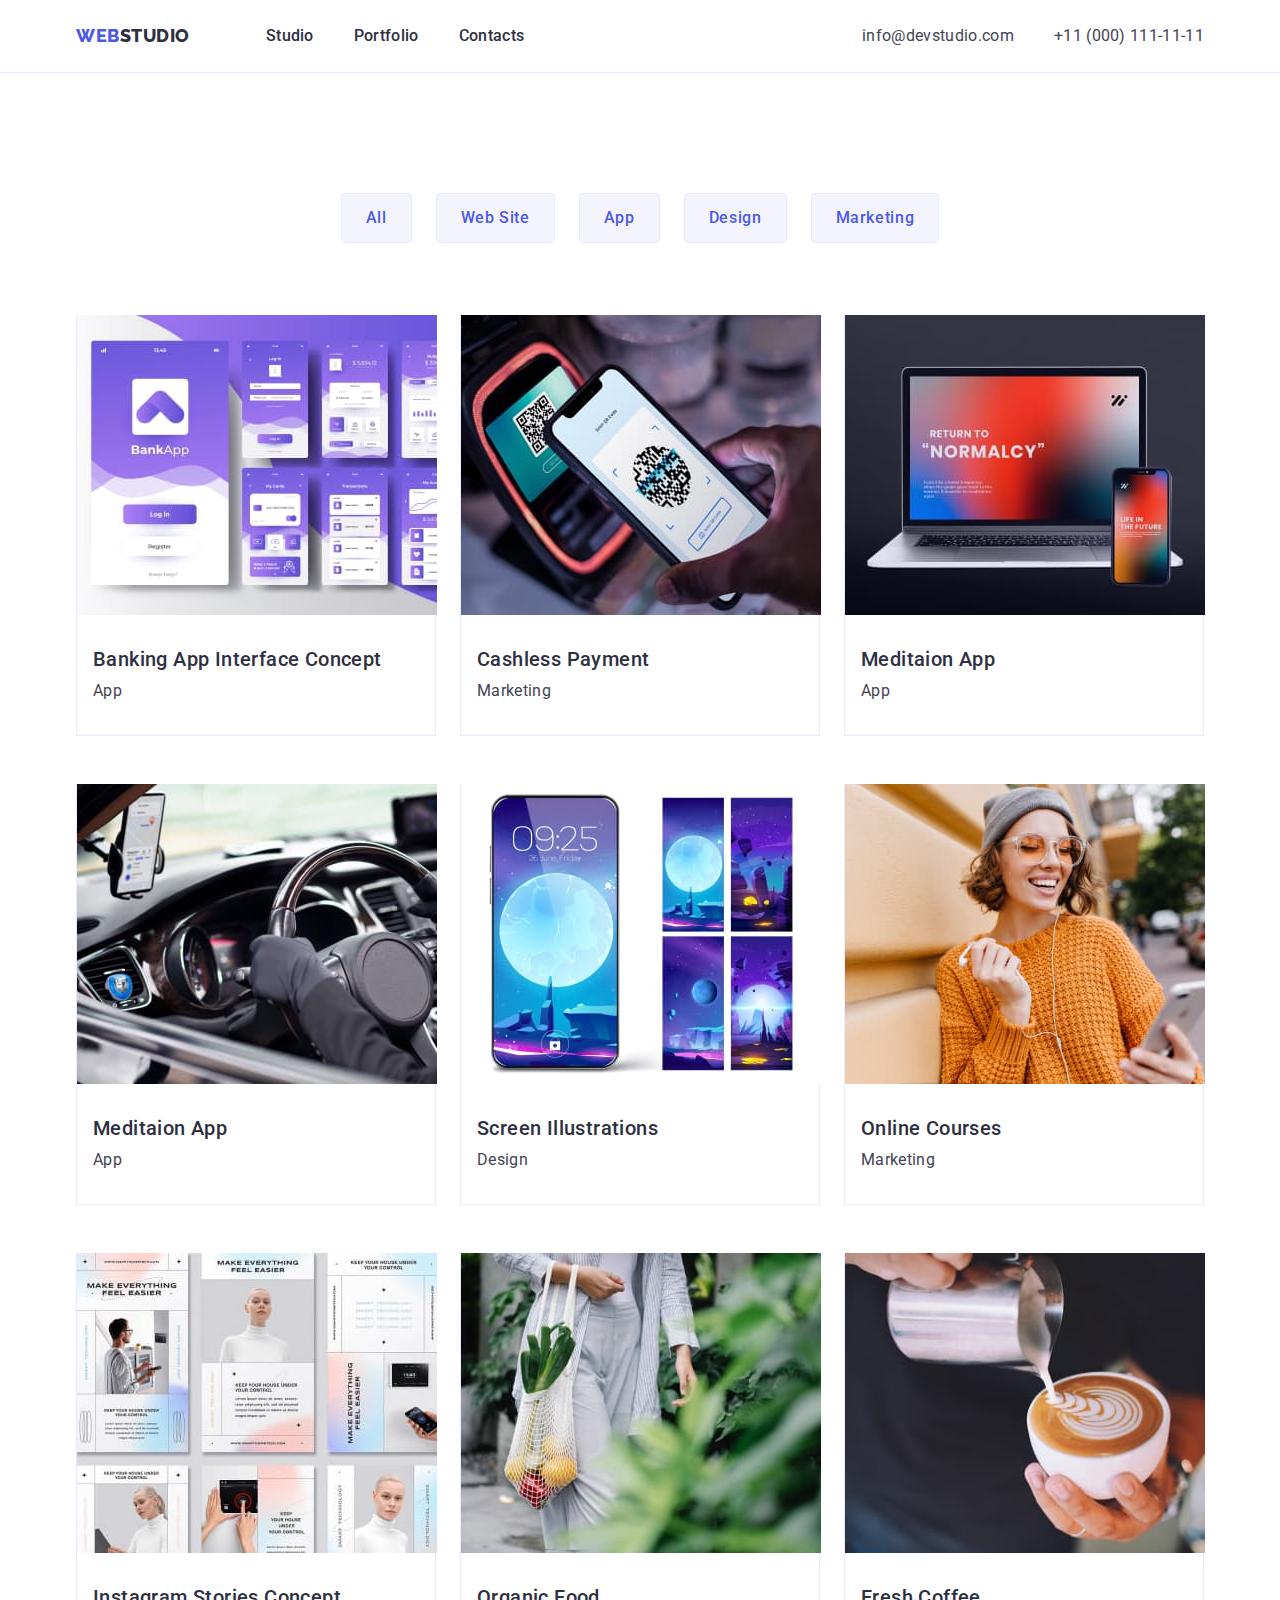
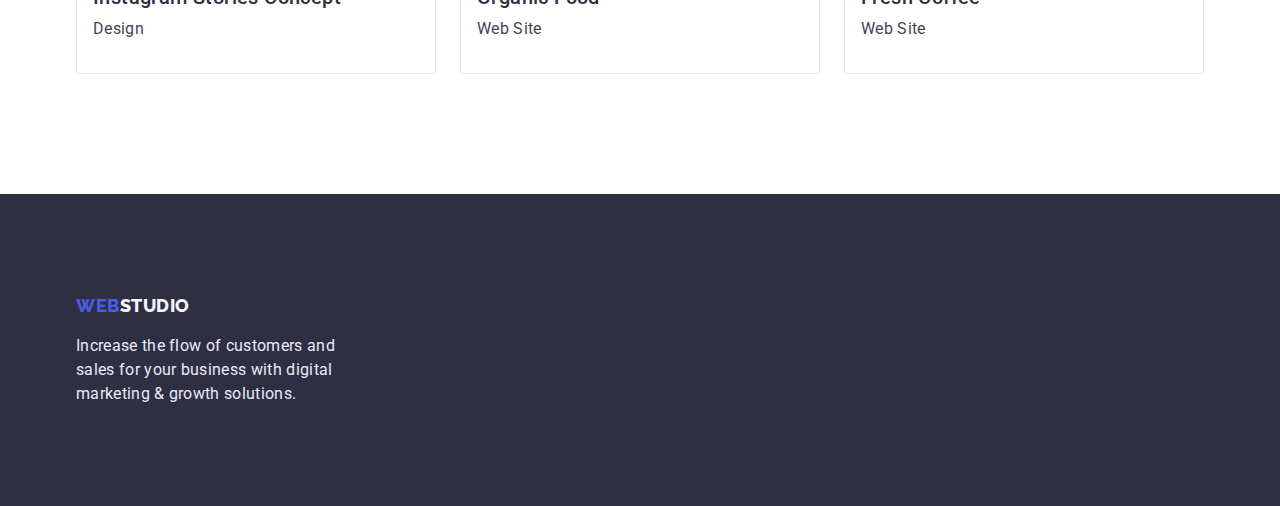
==== commit 1a96a499: "правки ментора" ====
--- a/portfolio.html
+++ b/portfolio.html
@@ -59,57 +59,66 @@
             <ul class="portfolio-list list">
                 <li class="portfolio-item">
                     <img class="portfolio-img" src="./images/portfolio/img.jpg" alt="Lists" width="360" height="300">
-                    <div class="portfolio-description"></div>
-                    <h3 class="subtitle">Banking App Interface Concept</h3>
-                    <p class="description">App</p>
+                    <div class="portfolio-description">
+                        <h3 class="subtitle">Banking App Interface Concept</h3>
+                        <p class="description">App</p>
+                    </div>
                 </li>
                 <li class="portfolio-item">
                     <img class="portfolio-img" src="./images/portfolio/img1.jpg" alt="Phone" width="360" height="300">
-                    <div class="portfolio-description"></div>
-                    <h3 class="subtitle">Cashless Payment</h3>
-                    <p class="description">Marketing</p>
+                    <div class="portfolio-description">
+                        <h3 class="subtitle">Cashless Payment</h3>
+                        <p class="description">Marketing</p>
+                    </div>
                 </li>
                 <li class="portfolio-item"> 
                     <img class="portfolio-img" src="./images/portfolio/img2.jpg" alt="Laptop" width="360" height="300">
-                    <div class="portfolio-description"></div>
-                    <h3 class="subtitle">Meditaion App</h3>
-                    <p class="description">App</p>
+                    <div class="portfolio-description">
+                        <h3 class="subtitle">Meditaion App</h3>
+                        <p class="description">App</p>
+                    </div>
                 </li>
                 <li class="portfolio-item">
                     <img class="portfolio-img" src="./images/portfolio/img3.jpg" alt="Taxi" width="360" height="300">
-                    <div class="portfolio-description"></div>
-                    <h3 class="subtitle">Taxi Service</h3>
-                    <p class="description">Marketing</p>
+                    <div class="portfolio-description">
+                        <h3 class="subtitle">Meditaion App</h3>
+                        <p class="description">App</p>
+                    </div>
                 </li>
                 <li class="portfolio-item">
                     <img class="portfolio-img" src="./images/portfolio/img4.jpg" alt="Phone" width="360" height="300">
-                    <div class="portfolio-description"></div>
-                    <h3 class="subtitle">Screen Illustrations</h3>
-                    <p class="description">Design</p>
+                    <div class="portfolio-description">
+                        <h3 class="subtitle">Screen Illustrations</h3>
+                        <p class="description">Design</p>
+                    </div>
                 </li>
                 <li class="portfolio-item">
                     <img class="portfolio-img" src="./images/portfolio/img5.jpg" alt="Woman with phone" width="360" height="300">
-                    <div class="portfolio-description"></div>
-                    <h3 class="subtitle">Online Courses</h3>
-                    <p class="description">Marketing</p>
+                    <div class="portfolio-description">
+                        <h3 class="subtitle">Online Courses</h3>
+                        <p class="description">Marketing</p>
+                    </div>
                 </li>
                 <li class="portfolio-item">
                     <img class="portfolio-img" src="./images/portfolio/img6.jpg" alt="Instagram woman" width="360" height="300">
-                    <div class="portfolio-description"></div>
-                    <h3 class="subtitle">Instagram Stories Concept</h3>
-                    <p class="description">Design</p>
+                    <div class="portfolio-description">
+                        <h3 class="subtitle">Instagram Stories Concept</h3>
+                        <p class="description">Design</p>
+                    </div>
                 </li>
                 <li class="portfolio-item">
                     <img class="portfolio-img" src="./images/portfolio/img7.jpg" alt="Woman with vegetables" width="360" height="300">
-                    <div class="portfolio-description"></div>
-                    <h3 class="subtitle">Organic Food</h3>
-                    <p class="description">Web Site</p>
+                    <div class="portfolio-description">
+                        <h3 class="subtitle">Organic Food</h3>
+                        <p class="description">Web Site</p>
+                    </div>
                 </li>
                 <li class="portfolio-item">
                     <img class="portfolio-img" src="./images/portfolio/img8.jpg" alt="Fresh coffe" width="360" height="300">
-                    <div class="portfolio-description"></div>
-                    <h3 class="subtitle">Fresh Coffee</h3>
-                    <p class="description">Web Site</p>
+                    <div class="portfolio-description">
+                        <h3 class="subtitle">Fresh Coffee</h3>
+                        <p class="description">Web Site</p>
+                    </div>
                 </li>
             </ul>
             </div>
--- a/css/styles.css
+++ b/css/styles.css
@@ -152,6 +152,7 @@
     font-size: 16px;
     line-height: 1.5;
     letter-spacing: 0.02em;
+    margin-right: auto;
 }
 
 .subtitle {
@@ -160,6 +161,7 @@
 line-height: 1.2;
 color: var(--dark-color);
 letter-spacing: 0.02em;
+margin-right: auto;
 margin-bottom: 8px;
 }
 
@@ -230,13 +232,16 @@
     margin: 0 auto;
     padding: 0 15px;
 }
-    
+
+.header {
+border-bottom: 1px solid #E7E9FC;
+}
+
 .header-container {
     display: flex;
     align-items: center;
     padding-top: 24px;
     padding-bottom: 24px;
-    border-bottom: 1px solid #E7E9FC;
 }
 
 .nav {
@@ -263,6 +268,10 @@
     padding-bottom: 120px;
 }
 
+.inf-item {
+    width: 264px;
+}
+
 .inf-list {
     display: flex;
     gap: 24px;
@@ -272,6 +281,10 @@
     display: flex;
     gap: 24px;
     flex-basis: calc((100%-72px) / 4);
+}
+
+.work {
+    padding-top: 0;
 }
 
 .works {
@@ -279,7 +292,6 @@
     gap: 24px;
     flex-basis: calc((100%- 48px) / 3);
     flex-shrink: 0;
-    border: 1px solid #E7E9FC;
 }
 
 .team-list {
@@ -317,5 +329,7 @@
     }
 
 .portfolio-description {
-    width: calc((100% - 2 * 24px) / 3);
-    }
+    padding-top: 32px;
+    padding-bottom: 32px;
+    padding-left: 16px;
+    }